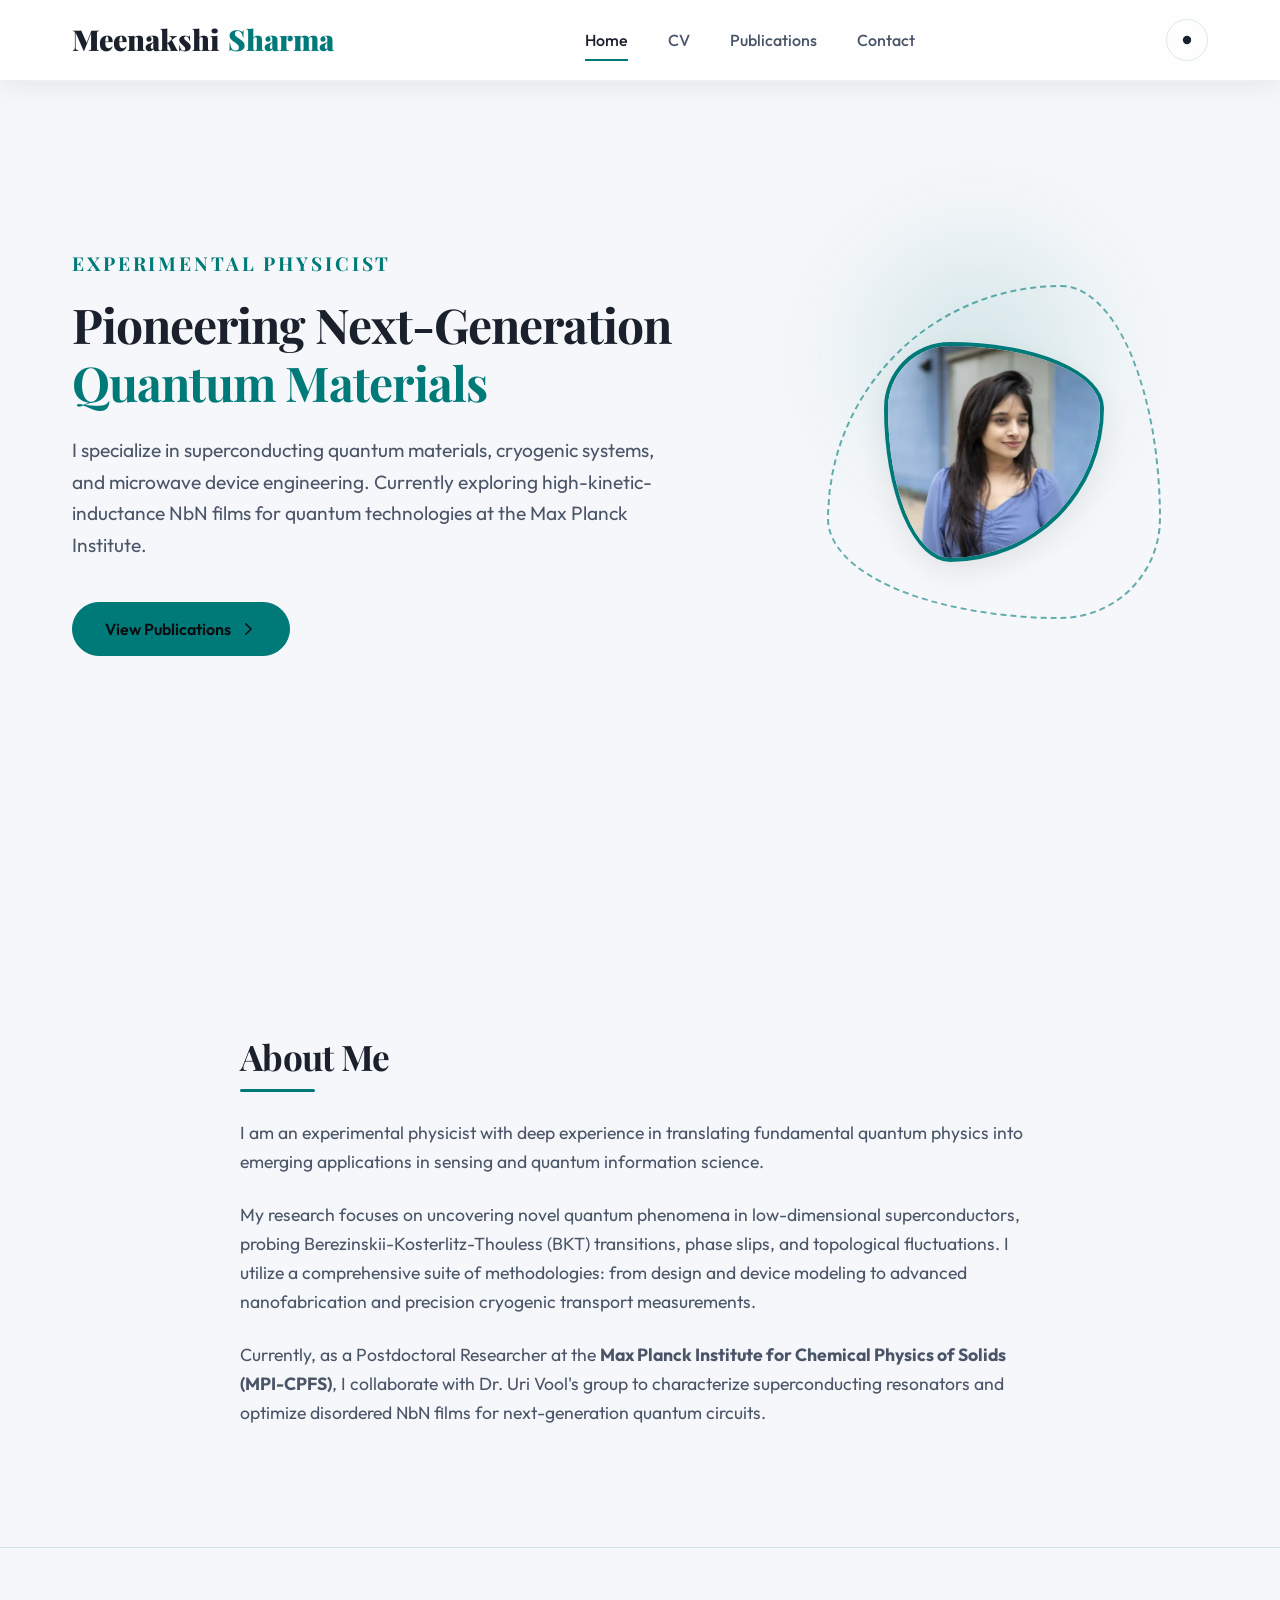
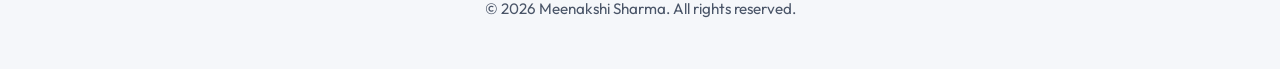
==== index.html @ 2a2347cc "Initial commit: Build modern professional personal website for Meenakshi Sharma" ====
<!DOCTYPE html>
<html lang="en" data-theme="dark">
<head>
  <meta charset="UTF-8">
  <meta name="viewport" content="width=device-width, initial-scale=1.0">
  <meta name="description" content="Personal website of Meenakshi Sharma, Experimental Physicist & Postdoctoral Researcher at Max Planck Institute for Chemical Physics of Solids. Specialist in superconductivity, cryogenics, and quantum materials.">
  <meta name="keywords" content="Meenakshi Sharma, Physicist, Superconductivity, Max Planck, Quantum Materials, Cryogenics, Nanofabrication, NbN films, BKT transition, Physics, Postdoc">
  <title>Meenakshi Sharma | Experimental Physicist & Quantum Engineer</title>
  
  <!-- CSS -->
  <link rel="stylesheet" href="assets/css/style.css">
</head>
<body>

  <!-- Header / Navigation -->
  <header>
    <div class="nav-container">
      <a href="#home" class="logo">
        Meenakshi<span>Sharma</span>
      </a>
      
      <button class="mobile-menu-toggle" id="mobile-toggle" aria-label="Toggle Menu">
        <svg fill="none" stroke="currentColor" viewBox="0 0 24 24" xmlns="http://www.w3.org/2000/svg">
          <path stroke-linecap="round" stroke-linejoin="round" stroke-width="2" d="M4 6h16M4 12h16m-7 6h7"></path>
        </svg>
      </button>

      <nav class="nav-links" id="nav-links">
        <a href="index.html" class="active">Home</a>
        <a href="cv.html">CV</a>
        <a href="publications.html">Publications</a>
        <a href="contact.html">Contact</a>
      </nav>

      <div class="nav-actions">
        <button class="theme-toggle-btn" id="theme-toggle" aria-label="Toggle Theme">
          <!-- Moon Icon -->
          <svg class="moon-icon" viewBox="0 0 24 24" xmlns="http://www.w3.org/2000/svg">
            <path d="M21 12.79A9 9 0 1 1 11.21 3 7 7 0 0 0 21 12.79z"></path>
          </svg>
          <!-- Sun Icon -->
          <svg class="sun-icon" viewBox="0 0 24 24" xmlns="http://www.w3.org/2000/svg">
            <circle cx="12" cy="12" r="5"></circle>
            <line x1="12" y1="1" x2="12" y2="3"></line>
            <line x1="12" y1="21" x2="12" y2="23"></line>
            <line x1="4.22" y1="4.22" x2="5.64" y2="5.64"></line>
            <line x1="18.36" y1="18.36" x2="19.78" y2="19.78"></line>
            <line x1="1" y1="12" x2="3" y2="12"></line>
            <line x1="21" y1="12" x2="23" y2="12"></line>
            <line x1="4.22" y1="19.78" x2="5.64" y2="18.36"></line>
            <line x1="18.36" y1="5.64" x2="19.78" y2="4.22"></line>
          </svg>
        </button>
      </div>
    </div>
  </header>

  <!-- Hero Section -->
  <section class="hero-section" id="home">
    <div class="container hero-container">
      <div class="hero-content">
        <h3>Experimental Physicist</h3>
        <h1>Pioneering Next-Generation <span style="color: var(--accent-primary);">Quantum Materials</span></h1>
        <p>I specialize in superconducting quantum materials, cryogenic systems, and microwave device engineering. Currently exploring high-kinetic-inductance NbN films for quantum technologies at the Max Planck Institute.</p>
        <div class="hero-btns">
          <a href="publications.html" class="btn btn-primary">
            View Publications
            <svg style="width: 18px; height: 18px;" fill="none" stroke="currentColor" viewBox="0 0 24 24" xmlns="http://www.w3.org/2000/svg">
              <path stroke-linecap="round" stroke-linejoin="round" stroke-width="2" d="M9 5l7 7-7 7"></path>
            </svg>
          </a>
        </div>
      </div>
      <div class="hero-image-box">
        <div class="hero-img-wrapper">
          <img src="assets/sharma_meenakshi.webp" alt="Meenakshi Sharma profile picture">
        </div>
      </div>
    </div>
  </section>

  <!-- About Me Section -->
  <section class="about-section" id="about">
    <div class="container">
      <div class="about-details" style="max-width: 800px; margin: 0 auto;">
        <h2>About Me</h2>
        <p>I am an experimental physicist with deep experience in translating fundamental quantum physics into emerging applications in sensing and quantum information science.</p>
        <p>My research focuses on uncovering novel quantum phenomena in low-dimensional superconductors, probing Berezinskii-Kosterlitz-Thouless (BKT) transitions, phase slips, and topological fluctuations. I utilize a comprehensive suite of methodologies: from design and device modeling to advanced nanofabrication and precision cryogenic transport measurements.</p>
        <p>Currently, as a Postdoctoral Researcher at the <strong>Max Planck Institute for Chemical Physics of Solids (MPI-CPFS)</strong>, I collaborate with Dr. Uri Vool's group to characterize superconducting resonators and optimize disordered NbN films for next-generation quantum circuits.</p>
      </div>


    </div>
  </section>



  <!-- Footer -->
  <footer>
    <div class="container">
      <p>&copy; 2026 Meenakshi Sharma. All rights reserved.</p>
    </div>
  </footer>

  <!-- JS -->
  <script src="assets/js/main.js"></script>
</body>
</html>
---- assets/css/style.css ----
@import url('https://fonts.googleapis.com/css2?family=Outfit:wght@300;400;500;600;700;800&family=Playfair+Display:ital,wght@0,400..900;1,400..900&display=swap');

/* Color Variables */
:root {
  /* Dark theme variables (default) */
  --bg-primary: #0a0c10;
  --bg-secondary: #121620;
  --bg-tertiary: #1a1f2c;
  --text-primary: #f7fafc;
  --text-secondary: #a0aec0;
  --accent-primary: #66fcf1;
  --accent-secondary: #00af91;
  --border-color: rgba(102, 252, 241, 0.15);
  --glass-bg: rgba(18, 22, 32, 0.8);
  --glass-border: rgba(255, 255, 255, 0.05);
  --shadow-color: rgba(0, 0, 0, 0.4);
  --glow-color: rgba(102, 252, 241, 0.25);
  --card-hover-border: rgba(102, 252, 241, 0.35);
  
  --transition-speed: 0.3s;
}

[data-theme="light"] {
  /* Light theme variables */
  --bg-primary: #f5f7fa;
  --bg-secondary: #ffffff;
  --bg-tertiary: #edf2f7;
  --text-primary: #1a202c;
  --text-secondary: #4a5568;
  --accent-primary: #007a78;
  --accent-secondary: #009688;
  --border-color: rgba(0, 122, 120, 0.15);
  --glass-bg: rgba(255, 255, 255, 0.85);
  --glass-border: rgba(0, 0, 0, 0.06);
  --shadow-color: rgba(0, 0, 0, 0.08);
  --glow-color: rgba(0, 122, 120, 0.15);
  --card-hover-border: rgba(0, 122, 120, 0.35);
}

/* Global Reset */
* {
  box-sizing: border-box;
  margin: 0;
  padding: 0;
  scroll-behavior: smooth;
}

body {
  background-color: var(--bg-primary);
  color: var(--text-primary);
  font-family: 'Outfit', sans-serif;
  line-height: 1.65;
  transition: background-color var(--transition-speed), color var(--transition-speed);
  overflow-x: hidden;
}

/* Base Styles */
h1, h2, h3, h4 {
  font-family: 'Playfair Display', serif;
  font-weight: 700;
  letter-spacing: -0.02em;
}

h1 {
  font-size: 3rem;
  line-height: 1.2;
}

h2 {
  font-size: 2.2rem;
  margin-bottom: 2rem;
  position: relative;
  display: inline-block;
}

h2::after {
  content: '';
  position: absolute;
  left: 0;
  bottom: -6px;
  width: 50%;
  height: 3px;
  background-color: var(--accent-primary);
  border-radius: 2px;
  transition: width 0.3s;
}

h2:hover::after {
  width: 100%;
}

a {
  color: var(--accent-primary);
  text-decoration: none;
  transition: color var(--transition-speed);
}

a:hover {
  color: var(--accent-secondary);
}

ul {
  list-style: none;
}

.container {
  max-width: 1200px;
  margin: 0 auto;
  padding: 0 2rem;
}

/* Header & Navigation */
header {
  position: fixed;
  top: 0;
  left: 0;
  width: 100%;
  z-index: 1000;
  background: var(--glass-bg);
  backdrop-filter: blur(12px);
  -webkit-backdrop-filter: blur(12px);
  border-bottom: 1px solid var(--glass-border);
  box-shadow: 0 4px 30px var(--shadow-color);
  transition: background var(--transition-speed), border var(--transition-speed);
}

.nav-container {
  display: flex;
  justify-content: space-between;
  align-items: center;
  height: 80px;
  max-width: 1200px;
  margin: 0 auto;
  padding: 0 2rem;
}

.logo {
  font-family: 'Playfair Display', serif;
  font-size: 1.8rem;
  font-weight: 900;
  color: var(--text-primary);
  display: flex;
  align-items: center;
  gap: 0.5rem;
}

.logo span {
  color: var(--accent-primary);
}

.nav-links {
  display: flex;
  align-items: center;
  gap: 2.5rem;
}

.nav-links a {
  color: var(--text-secondary);
  font-size: 1rem;
  font-weight: 500;
  position: relative;
  padding: 0.5rem 0;
}

.nav-links a:hover,
.nav-links a.active {
  color: var(--text-primary);
}

.nav-links a::after {
  content: '';
  position: absolute;
  bottom: 0;
  left: 0;
  width: 0;
  height: 2px;
  background-color: var(--accent-primary);
  transition: width 0.3s ease;
}

.nav-links a:hover::after,
.nav-links a.active::after {
  width: 100%;
}

.nav-actions {
  display: flex;
  align-items: center;
  gap: 1.5rem;
}

/* Theme Toggle Button */
.theme-toggle-btn {
  background: transparent;
  border: 1px solid var(--border-color);
  border-radius: 50%;
  width: 42px;
  height: 42px;
  cursor: pointer;
  display: flex;
  align-items: center;
  justify-content: center;
  color: var(--text-primary);
  transition: border var(--transition-speed), background var(--transition-speed);
}

.theme-toggle-btn:hover {
  background: var(--bg-tertiary);
  border-color: var(--accent-primary);
  box-shadow: 0 0 10px var(--glow-color);
}

.theme-toggle-btn svg {
  width: 20px;
  height: 20px;
  fill: currentColor;
}

.sun-icon {
  display: none;
}

[data-theme="light"] .moon-icon {
  display: none;
}

[data-theme="light"] .sun-icon {
  display: block;
}

/* Mobile Menu Toggle */
.mobile-menu-toggle {
  display: none;
  background: transparent;
  border: none;
  cursor: pointer;
  color: var(--text-primary);
}

.mobile-menu-toggle svg {
  width: 28px;
  height: 28px;
}

/* Section styling */
section {
  padding: 8rem 0 6rem 0;
}

/* Hero Section */
.hero-section {
  min-height: 100vh;
  display: flex;
  align-items: center;
  padding-top: 100px;
  position: relative;
}

/* Glowing background elements for dark mode */
.hero-section::before {
  content: '';
  position: absolute;
  top: 20%;
  right: 10%;
  width: 350px;
  height: 350px;
  background: radial-gradient(circle, var(--glow-color) 0%, transparent 70%);
  z-index: -1;
  pointer-events: none;
  border-radius: 50%;
  filter: blur(40px);
}

.hero-container {
  display: grid;
  grid-template-columns: 1.2fr 0.8fr;
  gap: 4rem;
  align-items: center;
}

.hero-content h3 {
  font-size: 1.2rem;
  text-transform: uppercase;
  letter-spacing: 0.15em;
  color: var(--accent-primary);
  margin-bottom: 1rem;
}

.hero-content h1 {
  margin-bottom: 1.5rem;
}

.hero-content p {
  font-size: 1.2rem;
  color: var(--text-secondary);
  margin-bottom: 2.5rem;
  max-width: 600px;
}

.hero-btns {
  display: flex;
  gap: 1.5rem;
  flex-wrap: wrap;
}

.btn {
  display: inline-flex;
  align-items: center;
  gap: 0.5rem;
  padding: 0.8rem 2rem;
  font-size: 1rem;
  font-weight: 600;
  border-radius: 30px;
  cursor: pointer;
  transition: all 0.3s ease;
}

.btn-primary {
  background-color: var(--accent-primary);
  color: #0a0c10;
  border: 1px solid var(--accent-primary);
}

.btn-primary:hover {
  background-color: transparent;
  color: var(--accent-primary);
  box-shadow: 0 0 15px var(--glow-color);
}

.btn-secondary {
  background-color: transparent;
  color: var(--text-primary);
  border: 1px solid var(--border-color);
}

.btn-secondary:hover {
  border-color: var(--accent-primary);
  background-color: rgba(102, 252, 241, 0.05);
  box-shadow: 0 0 10px var(--glow-color);
}

/* Hero Image Box */
.hero-image-box {
  position: relative;
  display: flex;
  justify-content: center;
  align-items: center;
}

.hero-img-wrapper {
  position: relative;
  width: 220px;
  height: 220px;
  border-radius: 30% 70% 70% 30% / 30% 30% 70% 70%;
  overflow: hidden;
  box-shadow: 0 10px 30px var(--shadow-color);
  border: 4px solid var(--accent-primary);
  animation: morphing 15s ease-in-out infinite;
  background-color: var(--bg-secondary);
}

.hero-img-wrapper img {
  width: 100%;
  height: 100%;
  object-fit: cover;
  object-position: center;
  image-rendering: -webkit-optimize-contrast;
  image-rendering: crisp-edges;
}

.hero-image-box::after {
  content: '';
  position: absolute;
  width: 330px;
  height: 330px;
  border: 2px dashed var(--accent-primary);
  border-radius: 70% 30% 30% 70% / 70% 70% 30% 30%;
  animation: morphing-reverse 20s linear infinite;
  z-index: -1;
  opacity: 0.6;
}

/* About Section */
.about-grid {
  display: grid;
  grid-template-columns: 0.9fr 1.1fr;
  gap: 4rem;
  align-items: start;
}

.about-details p {
  color: var(--text-secondary);
  margin-bottom: 1.5rem;
  font-size: 1.1rem;
}

.about-highlights {
  display: grid;
  grid-template-columns: 1fr 1fr;
  gap: 1.5rem;
  margin-top: 2rem;
}

.highlight-card {
  background-color: var(--bg-secondary);
  border: 1px solid var(--border-color);
  border-radius: 12px;
  padding: 1.5rem;
  transition: all 0.3s ease;
  box-shadow: 0 4px 20px var(--shadow-color);
}

.highlight-card:hover {
  transform: translateY(-5px);
  border-color: var(--accent-primary);
  box-shadow: 0 10px 25px var(--glow-color);
}

.highlight-card h4 {
  color: var(--accent-primary);
  font-size: 1.2rem;
  margin-bottom: 0.5rem;
}

.highlight-card p {
  font-size: 0.95rem;
  color: var(--text-secondary);
  margin-bottom: 0;
}

/* Research Pillars Grid */
.pillars-grid {
  display: grid;
  grid-template-columns: repeat(3, 1fr);
  gap: 2rem;
  margin-top: 3rem;
}

.pillar-card {
  background-color: var(--bg-secondary);
  border: 1px solid var(--border-color);
  border-radius: 16px;
  padding: 2.5rem 2rem;
  transition: all 0.3s ease;
  box-shadow: 0 4px 20px var(--shadow-color);
}

.pillar-card:hover {
  transform: translateY(-8px);
  border-color: var(--accent-primary);
  box-shadow: 0 12px 30px var(--glow-color);
}

.pillar-icon {
  width: 50px;
  height: 50px;
  border-radius: 12px;
  background-color: rgba(102, 252, 241, 0.1);
  display: flex;
  align-items: center;
  justify-content: center;
  margin-bottom: 1.5rem;
  color: var(--accent-primary);
}

.pillar-card h3 {
  font-size: 1.35rem;
  margin-bottom: 1rem;
}

.pillar-card p {
  color: var(--text-secondary);
  font-size: 0.95rem;
}

/* Interactive Experience Grid Section (sidvash.com style) */
.we-section {
  margin: 0 auto;
  max-width: 900px;
  padding: 1rem 0;
}

/* Current Role Hero */
.we-current {
  position: relative;
  display: flex;
  align-items: center;
  gap: 24px;
  padding: 24px 32px;
  border-radius: 18px;
  background: linear-gradient(135deg, rgba(102, 252, 241, 0.08) 0%, rgba(0, 175, 145, 0.08) 50%, rgba(102, 252, 241, 0.04) 100%);
  border: 1.5px solid var(--border-color);
  margin-bottom: 32px;
  backdrop-filter: blur(8px);
  -webkit-backdrop-filter: blur(8px);
  overflow: hidden;
  box-shadow: 0 8px 32px var(--shadow-color);
}

/* animated gradient shimmer */
.we-current::before {
  content: '';
  position: absolute;
  inset: 0;
  background: linear-gradient(110deg, transparent 30%, rgba(255, 255, 255, 0.05) 50%, transparent 70%);
  background-size: 200% 100%;
  animation: we-shimmer 3.5s ease-in-out infinite;
  pointer-events: none;
  border-radius: inherit;
}

@keyframes we-shimmer {
  0%   { background-position: 200% 0; }
  100% { background-position: -200% 0; }
}

.we-current-logo {
  width: 72px;
  height: 72px;
  border-radius: 50%;
  background: #ffffff;
  display: flex;
  align-items: center;
  justify-content: center;
  flex-shrink: 0;
  box-shadow: 0 0 0 3px rgba(102, 252, 241, 0.25), 0 4px 20px rgba(102, 252, 241, 0.18);
  animation: we-logo-pulse 2.8s ease-in-out infinite;
  position: relative;
  z-index: 1;
}

@keyframes we-logo-pulse {
  0%, 100% { box-shadow: 0 0 0 3px rgba(102, 252, 241, 0.25), 0 4px 20px rgba(102, 252, 241, 0.18); }
  50%       { box-shadow: 0 0 0 6px rgba(102, 252, 241, 0.18), 0 4px 28px rgba(102, 252, 241, 0.30); }
}

.we-current-logo img {
  width: 76%;
  height: 76%;
  object-fit: contain;
  border-radius: 50%;
}

.we-current-badge {
  display: inline-flex;
  align-items: center;
  gap: 6px;
  background: linear-gradient(90deg, var(--accent-primary), var(--accent-secondary));
  color: #0a0c10;
  font-size: 0.72em;
  font-weight: 700;
  letter-spacing: 0.08em;
  text-transform: uppercase;
  padding: 4px 12px;
  border-radius: 20px;
  margin-bottom: 8px;
}

.we-current-badge::before {
  content: '';
  width: 7px;
  height: 7px;
  border-radius: 50%;
  background: #0a0c10;
  display: inline-block;
  animation: we-dot-blink 1.2s ease-in-out infinite;
}

@keyframes we-dot-blink {
  0%, 100% { opacity: 1; }
  50%       { opacity: 0.3; }
}

.we-current-body {
  z-index: 1;
}

.we-current-title {
  font-size: 1.25em;
  font-weight: 700;
  color: var(--text-primary);
  margin: 0 0 4px 0;
  line-height: 1.2;
}

.we-current-role {
  font-size: 0.9em;
  color: var(--accent-primary);
  font-weight: 600;
  margin: 0 0 8px 0;
}

.we-current-desc {
  font-size: 0.95em;
  color: var(--text-secondary);
  line-height: 1.6;
  margin: 0;
}

/* Past Roles Label */
.we-past-label {
  font-size: 0.8em;
  font-weight: 700;
  letter-spacing: 0.12em;
  text-transform: uppercase;
  color: var(--text-secondary);
  margin-top: 2rem;
  margin-bottom: 1.5rem;
  text-align: center;
  position: relative;
}

.we-past-label::after {
  content: '';
  display: block;
  width: 40px;
  height: 2px;
  background-color: var(--accent-primary);
  margin: 8px auto 0 auto;
}

/* Floating Logo Grid */
.we-logo-grid {
  display: flex;
  flex-wrap: wrap;
  gap: 28px;
  justify-content: center;
  align-items: flex-start;
  margin-bottom: 8px;
  padding: 10px 0;
}

.we-logo-btn {
  display: flex;
  flex-direction: column;
  align-items: center;
  gap: 10px;
  background: none;
  border: none;
  cursor: pointer;
  padding: 0;
  outline: none;
  width: 120px;
  transition: all 0.25s ease;
}

.we-logo-circle {
  width: 76px;
  height: 76px;
  border-radius: 50%;
  background: #ffffff;
  border: 2px solid var(--border-color);
  box-shadow: 0 6px 20px var(--shadow-color);
  display: flex;
  align-items: center;
  justify-content: center;
  transition: transform 0.25s ease, box-shadow 0.25s ease, border-color 0.25s ease;
  position: relative;
}

.we-logo-circle img {
  width: 74%;
  height: 74%;
  object-fit: contain;
  border-radius: 50%;
}

/* Floating animations – different offset per item */
.we-logo-btn:nth-child(1) .we-logo-circle { animation: we-float-a 4.2s ease-in-out infinite; }
.we-logo-btn:nth-child(2) .we-logo-circle { animation: we-float-b 3.8s ease-in-out 0.5s infinite; }
.we-logo-btn:nth-child(3) .we-logo-circle { animation: we-float-c 4.6s ease-in-out 1.1s infinite; }
.we-logo-btn:nth-child(4) .we-logo-circle { animation: we-float-a 3.5s ease-in-out 1.7s infinite; }
.we-logo-btn:nth-child(5) .we-logo-circle { animation: we-float-b 4.0s ease-in-out 2.1s infinite; }

@keyframes we-float-a { 0%,100%{transform:translateY(0px)} 50%{transform:translateY(-8px)} }
@keyframes we-float-b { 0%,100%{transform:translateY(0px)} 50%{transform:translateY(-5px)} }
@keyframes we-float-c { 0%,100%{transform:translateY(-3px)} 50%{transform:translateY(-9px)} }

/* Hover */
.we-logo-btn:hover .we-logo-circle,
.we-logo-btn:focus-visible .we-logo-circle {
  transform: translateY(-8px) scale(1.12);
  box-shadow: 0 12px 28px var(--glow-color);
  border-color: var(--accent-primary);
  animation-play-state: paused;
}

/* Active/selected */
.we-logo-btn.we-active .we-logo-circle {
  border-color: var(--accent-primary);
  box-shadow: 0 0 0 3px rgba(102, 252, 241, 0.25), 0 8px 24px var(--glow-color);
  animation-play-state: paused;
  transform: translateY(-4px) scale(1.08);
}

.we-logo-name {
  font-size: 0.82em;
  font-weight: 600;
  color: var(--text-secondary);
  text-align: center;
}

.we-logo-btn:hover .we-logo-name,
.we-logo-btn.we-active .we-logo-name {
  color: var(--text-primary);
}

.we-logo-year {
  font-size: 0.72em;
  color: var(--text-secondary);
  opacity: 0.7;
  text-align: center;
  margin-top: -2px;
}

/* Detail Panel */
.we-detail-panel {
  display: none;
  margin-top: 24px;
  padding: 24px 28px;
  border-radius: 16px;
  border: 1.5px solid var(--border-color);
  background: var(--bg-secondary);
  box-shadow: 0 10px 30px var(--shadow-color);
  animation: we-panel-in 0.3s cubic-bezier(.4,0,.2,1);
  position: relative;
}

.we-detail-panel.we-panel-visible {
  display: block;
}

@keyframes we-panel-in {
  from { opacity: 0; transform: translateY(12px); }
  to   { opacity: 1; transform: translateY(0); }
}

.we-detail-close {
  position: absolute;
  top: 14px;
  right: 18px;
  background: none;
  border: none;
  cursor: pointer;
  font-size: 1.25em;
  color: var(--text-secondary);
  padding: 4px 8px;
  border-radius: 6px;
  transition: all 0.2s;
  line-height: 1;
}

.we-detail-close:hover {
  background: rgba(255, 255, 255, 0.05);
  color: var(--text-primary);
}

[data-theme="light"] .we-detail-close:hover {
  background: rgba(0, 0, 0, 0.05);
}

.we-detail-header {
  display: flex;
  align-items: center;
  gap: 16px;
  margin-bottom: 16px;
}

.we-detail-logo {
  width: 52px;
  height: 52px;
  border-radius: 50%;
  background: #ffffff;
  border: 1.5px solid var(--border-color);
  box-shadow: 0 2px 10px var(--shadow-color);
  display: flex;
  align-items: center;
  justify-content: center;
  flex-shrink: 0;
}

.we-detail-logo img {
  width: 74%;
  height: 74%;
  object-fit: contain;
  border-radius: 50%;
}

.we-detail-company {
  font-size: 1.2em;
  font-weight: 700;
  color: var(--text-primary);
  margin: 0 0 2px 0;
}

.we-detail-meta {
  font-size: 0.88em;
  color: var(--accent-primary);
  font-weight: 600;
  margin: 0;
}

.we-detail-desc {
  font-size: 0.95em;
  line-height: 1.65;
  color: var(--text-secondary);
  margin: 0;
}

.we-detail-desc a {
  color: var(--accent-primary);
  font-weight: 600;
}

.we-detail-desc a:hover {
  text-decoration: underline;
}

/* Skills Section */
.skills-section {
  background-color: var(--bg-secondary);
  border-top: 1px solid var(--border-color);
  border-bottom: 1px solid var(--border-color);
}

.skills-grid {
  display: grid;
  grid-template-columns: repeat(3, 1fr);
  gap: 2.5rem;
}

.skills-card {
  background-color: var(--bg-tertiary);
  border: 1px solid var(--border-color);
  border-radius: 16px;
  padding: 2.5rem;
  box-shadow: 0 4px 20px var(--shadow-color);
}

.skills-card h3 {
  font-size: 1.35rem;
  margin-bottom: 1.8rem;
  color: var(--accent-primary);
  border-bottom: 1px solid var(--border-color);
  padding-bottom: 0.8rem;
}

.skills-list {
  display: flex;
  flex-direction: column;
  gap: 1.2rem;
}

.skill-item {
  display: flex;
  flex-direction: column;
  gap: 0.4rem;
}

.skill-info {
  display: flex;
  justify-content: space-between;
  font-size: 0.95rem;
  font-weight: 500;
}

.skill-bar {
  width: 100%;
  height: 8px;
  background-color: rgba(255, 255, 255, 0.08);
  border-radius: 4px;
  overflow: hidden;
  position: relative;
}

[data-theme="light"] .skill-bar {
  background-color: rgba(0, 0, 0, 0.08);
}

.skill-progress {
  height: 100%;
  background-color: var(--accent-primary);
  border-radius: 4px;
  width: 0;
  transition: width 1.5s ease-out;
}

/* Publications Preview in index.html */
.publications-preview-container {
  display: grid;
  grid-template-columns: 1fr;
  gap: 2rem;
}

.pub-preview-card {
  background-color: var(--bg-secondary);
  border: 1px solid var(--border-color);
  border-radius: 12px;
  padding: 1.8rem;
  box-shadow: 0 4px 20px var(--shadow-color);
  transition: all 0.3s ease;
  position: relative;
}

.pub-preview-card:hover {
  transform: translateX(5px);
  border-color: var(--accent-primary);
  box-shadow: 0 4px 25px var(--glow-color);
}

/* Contact & Footer Section */
.contact-section {
  position: relative;
}

.contact-grid {
  display: grid;
  grid-template-columns: 1fr 1fr;
  gap: 4rem;
  align-items: start;
}

.contact-info-block {
  display: flex;
  flex-direction: column;
  gap: 2rem;
}

.contact-item {
  display: flex;
  gap: 1.5rem;
  align-items: flex-start;
}

.contact-icon {
  width: 50px;
  height: 50px;
  border-radius: 50%;
  background-color: rgba(102, 252, 241, 0.1);
  display: flex;
  align-items: center;
  justify-content: center;
  color: var(--accent-primary);
  flex-shrink: 0;
}

.contact-item h3 {
  font-size: 1.15rem;
  margin-bottom: 0.3rem;
  font-family: 'Outfit', sans-serif;
}

.contact-item p {
  color: var(--text-secondary);
  font-size: 1rem;
}

.contact-links {
  display: flex;
  gap: 1.2rem;
  margin-top: 1.5rem;
}

.social-link {
  width: 48px;
  height: 48px;
  border-radius: 50%;
  border: 1px solid var(--border-color);
  display: flex;
  align-items: center;
  justify-content: center;
  color: var(--text-primary);
  transition: all 0.3s ease;
}

.social-link:hover {
  border-color: var(--accent-primary);
  background-color: rgba(102, 252, 241, 0.05);
  color: var(--accent-primary);
  box-shadow: 0 0 12px var(--glow-color);
  transform: translateY(-3px);
}

.contact-form {
  background-color: var(--bg-secondary);
  border: 1px solid var(--border-color);
  border-radius: 20px;
  padding: 3rem;
  box-shadow: 0 8px 30px var(--shadow-color);
}

.form-group-custom {
  margin-bottom: 1.5rem;
  display: flex;
  flex-direction: column;
  gap: 0.5rem;
}

.form-group-custom label {
  font-size: 0.95rem;
  font-weight: 500;
  color: var(--text-primary);
}

.form-group-custom input,
.form-group-custom textarea {
  background-color: var(--bg-tertiary);
  border: 1px solid var(--border-color);
  border-radius: 8px;
  padding: 0.9rem 1.2rem;
  color: var(--text-primary);
  font-family: inherit;
  font-size: 1rem;
  width: 100%;
  transition: all 0.3s ease;
}

.form-group-custom input:focus,
.form-group-custom textarea:focus {
  outline: none;
  border-color: var(--accent-primary);
  box-shadow: 0 0 8px var(--glow-color);
}

footer {
  text-align: center;
  padding: 3rem 0;
  border-top: 1px solid var(--border-color);
  background-color: var(--bg-primary);
  color: var(--text-secondary);
  font-size: 0.95rem;
}

/* Publications Page Styles */
.publications-hero {
  text-align: center;
  padding: 10rem 0 4rem 0;
  background: radial-gradient(circle at center, var(--bg-secondary) 0%, var(--bg-primary) 100%);
  border-bottom: 1px solid var(--border-color);
}

.publications-hero h1 {
  margin-bottom: 1rem;
}

.publications-hero p {
  color: var(--text-secondary);
  font-size: 1.2rem;
  max-width: 600px;
  margin: 0 auto;
}

.search-filter-wrapper {
  margin: -2.5rem auto 3rem auto;
  max-width: 800px;
  position: relative;
  z-index: 10;
  padding: 0 2rem;
}

.search-box-container {
  display: flex;
  background-color: var(--bg-secondary);
  border: 1px solid var(--border-color);
  border-radius: 50px;
  padding: 0.5rem 0.5rem 0.5rem 1.5rem;
  box-shadow: 0 8px 30px var(--shadow-color);
  align-items: center;
  gap: 1rem;
}

.search-box-container svg {
  color: var(--text-secondary);
  width: 20px;
  height: 20px;
}

.search-box-container input {
  background: transparent;
  border: none;
  color: var(--text-primary);
  font-size: 1.1rem;
  font-family: inherit;
  width: 100%;
}

.search-box-container input:focus {
  outline: none;
}

.filter-tabs {
  display: flex;
  justify-content: center;
  gap: 1rem;
  margin-top: 2rem;
  flex-wrap: wrap;
}

.filter-tab {
  background-color: var(--bg-secondary);
  border: 1px solid var(--border-color);
  padding: 0.6rem 1.8rem;
  border-radius: 30px;
  color: var(--text-secondary);
  font-weight: 500;
  cursor: pointer;
  transition: all 0.3s ease;
}

.filter-tab:hover {
  border-color: var(--accent-primary);
  color: var(--text-primary);
}

.filter-tab.active {
  background-color: var(--accent-primary);
  color: #0a0c10;
  border-color: var(--accent-primary);
}

.pub-list {
  display: flex;
  flex-direction: column;
  gap: 2rem;
  margin-bottom: 6rem;
}

.pub-card {
  background-color: var(--bg-secondary);
  border: 1px solid var(--border-color);
  border-radius: 16px;
  padding: 2.5rem;
  box-shadow: 0 4px 20px var(--shadow-color);
  transition: all 0.3s ease;
  position: relative;
  display: flex;
  flex-direction: column;
  gap: 1rem;
}

.pub-card:hover {
  transform: translateY(-4px);
  border-color: var(--accent-primary);
  box-shadow: 0 10px 30px var(--glow-color);
}

.pub-badge {
  align-self: flex-start;
  font-size: 0.8rem;
  font-weight: 700;
  text-transform: uppercase;
  letter-spacing: 0.05em;
  padding: 0.3rem 1rem;
  border-radius: 20px;
  background-color: rgba(102, 252, 241, 0.1);
  color: var(--accent-primary);
  border: 1px solid rgba(102, 252, 241, 0.2);
}

.pub-card[data-category="published"] .pub-badge {
  background-color: rgba(0, 175, 145, 0.1);
  color: var(--accent-secondary);
  border-color: rgba(0, 175, 145, 0.2);
}

.pub-card[data-category="prep"] .pub-badge {
  background-color: rgba(255, 255, 255, 0.05);
  color: var(--text-secondary);
  border-color: rgba(255, 255, 255, 0.1);
}

.pub-title {
  font-size: 1.4rem;
  line-height: 1.4;
  color: var(--text-primary);
}

.pub-authors {
  color: var(--text-secondary);
  font-size: 1rem;
}

.pub-authors strong {
  color: var(--accent-primary);
  font-weight: 600;
}

.pub-meta {
  display: flex;
  gap: 1.5rem;
  font-size: 0.9rem;
  color: var(--text-secondary);
  flex-wrap: wrap;
  align-items: center;
}

.pub-journal {
  font-style: italic;
}

.pub-links {
  display: flex;
  gap: 1rem;
  margin-top: 0.5rem;
  flex-wrap: wrap;
}

.pub-link {
  font-size: 0.9rem;
  display: inline-flex;
  align-items: center;
  gap: 0.4rem;
  font-weight: 600;
  border: 1px solid var(--border-color);
  padding: 0.5rem 1.2rem;
  border-radius: 20px;
  background-color: rgba(255, 255, 255, 0.02);
}

.pub-link:hover {
  background-color: rgba(102, 252, 241, 0.05);
  border-color: var(--accent-primary);
}

.toast-notification {
  position: fixed;
  bottom: 30px;
  right: 30px;
  background-color: var(--bg-tertiary);
  color: var(--accent-primary);
  border: 1px solid var(--accent-primary);
  padding: 1rem 2rem;
  border-radius: 8px;
  box-shadow: 0 10px 25px var(--shadow-color);
  transform: translateY(100px);
  opacity: 0;
  transition: all 0.4s cubic-bezier(0.175, 0.885, 0.32, 1.275);
  z-index: 1001;
  pointer-events: none;
}

.toast-notification.show {
  transform: translateY(0);
  opacity: 1;
}

/* Animations */
@keyframes morphing {
  0% {
    border-radius: 30% 70% 70% 30% / 30% 30% 70% 70%;
  }
  50% {
    border-radius: 70% 30% 30% 70% / 70% 70% 30% 30%;
  }
  100% {
    border-radius: 30% 70% 70% 30% / 30% 30% 70% 70%;
  }
}

@keyframes morphing-reverse {
  0% {
    border-radius: 70% 30% 30% 70% / 70% 70% 30% 30%;
    transform: rotate(0deg);
  }
  100% {
    border-radius: 70% 30% 30% 70% / 70% 70% 30% 30%;
    transform: rotate(360deg);
  }
}

/* Responsive Media Queries */
@media (max-width: 992px) {
  h1 {
    font-size: 2.5rem;
  }
  
  h2 {
    font-size: 1.8rem;
  }
  
  .hero-container {
    grid-template-columns: 1fr;
    gap: 3rem;
    text-align: center;
  }
  
  .hero-content p {
    margin-left: auto;
    margin-right: auto;
  }
  
  .hero-btns {
    justify-content: center;
  }
  
  .hero-img-wrapper {
    width: 180px;
    height: 180px;
  }
  
  .about-grid {
    grid-template-columns: 1fr;
    gap: 3rem;
  }
  
  .pillars-grid {
    grid-template-columns: 1fr;
  }
  
  .we-current {
    flex-direction: column;
    align-items: flex-start;
    gap: 16px;
    padding: 20px;
  }
  
  .we-logo-grid {
    gap: 16px;
  }
  
  .we-logo-btn {
    width: 90px;
  }
  
  .we-logo-circle {
    width: 58px;
    height: 58px;
  }
  
  .skills-grid {
    grid-template-columns: 1fr;
  }
  
  .contact-grid {
    grid-template-columns: 1fr;
    gap: 3rem;
  }
  
  .mobile-menu-toggle {
    display: block;
  }
  
  .nav-links {
    position: fixed;
    top: 80px;
    left: -100%;
    width: 100%;
    height: calc(100vh - 80px);
    background-color: var(--bg-primary);
    flex-direction: column;
    padding: 3rem 0;
    gap: 2rem;
    transition: left 0.3s ease;
    border-top: 1px solid var(--border-color);
  }
  
  .nav-links.active {
    left: 0;
  }
}

@media (max-width: 576px) {
  .container {
    padding: 0 1rem;
  }
  
  h1 {
    font-size: 2rem;
  }
  
  .hero-btns {
    flex-direction: column;
    width: 100%;
  }
  
  .hero-btns .btn {
    width: 100%;
    justify-content: center;
  }
  
  .about-highlights {
    grid-template-columns: 1fr;
  }
  
  .contact-form {
    padding: 1.5rem;
  }
  
  .pub-card {
    padding: 1.5rem;
  }
  
  .pub-title {
    font-size: 1.15rem;
  }
  
  .filter-tabs {
    gap: 0.5rem;
  }
  
  .filter-tab {
    padding: 0.5rem 1.2rem;
    font-size: 0.9rem;
  }
}
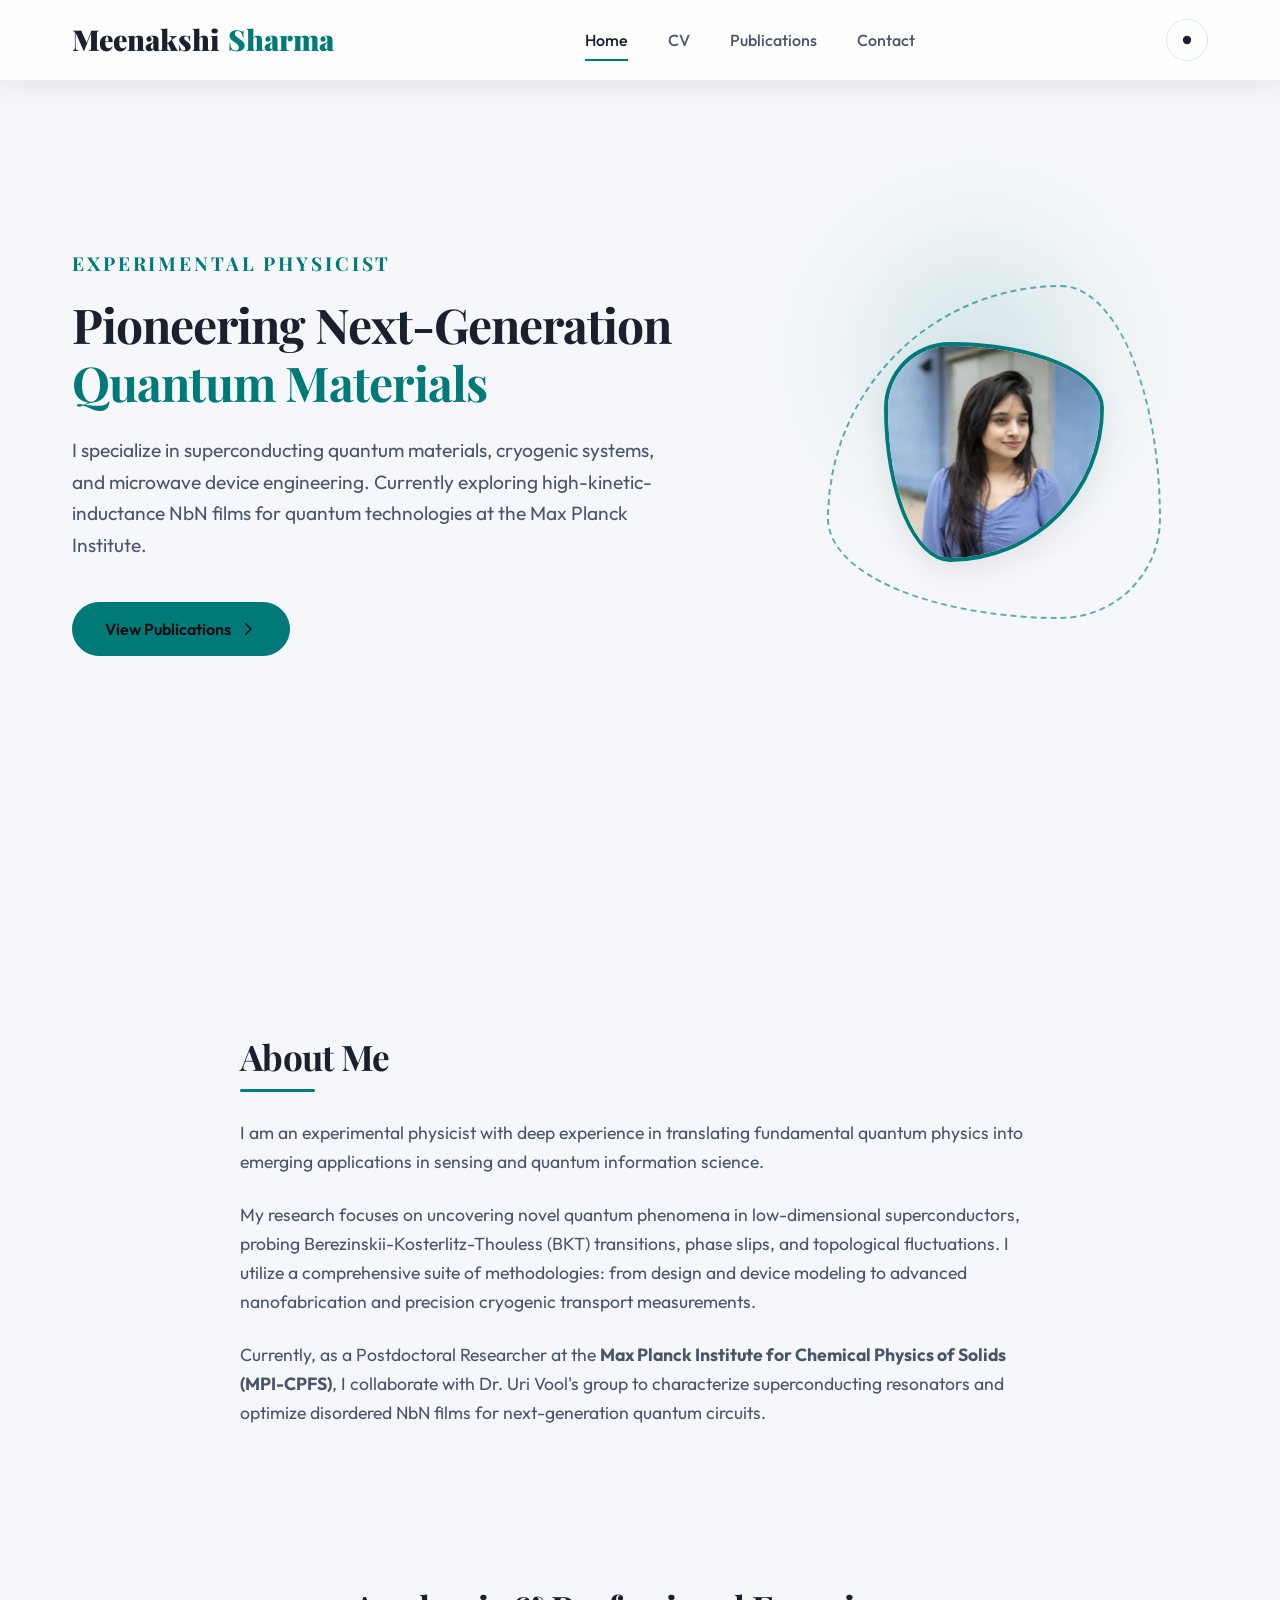
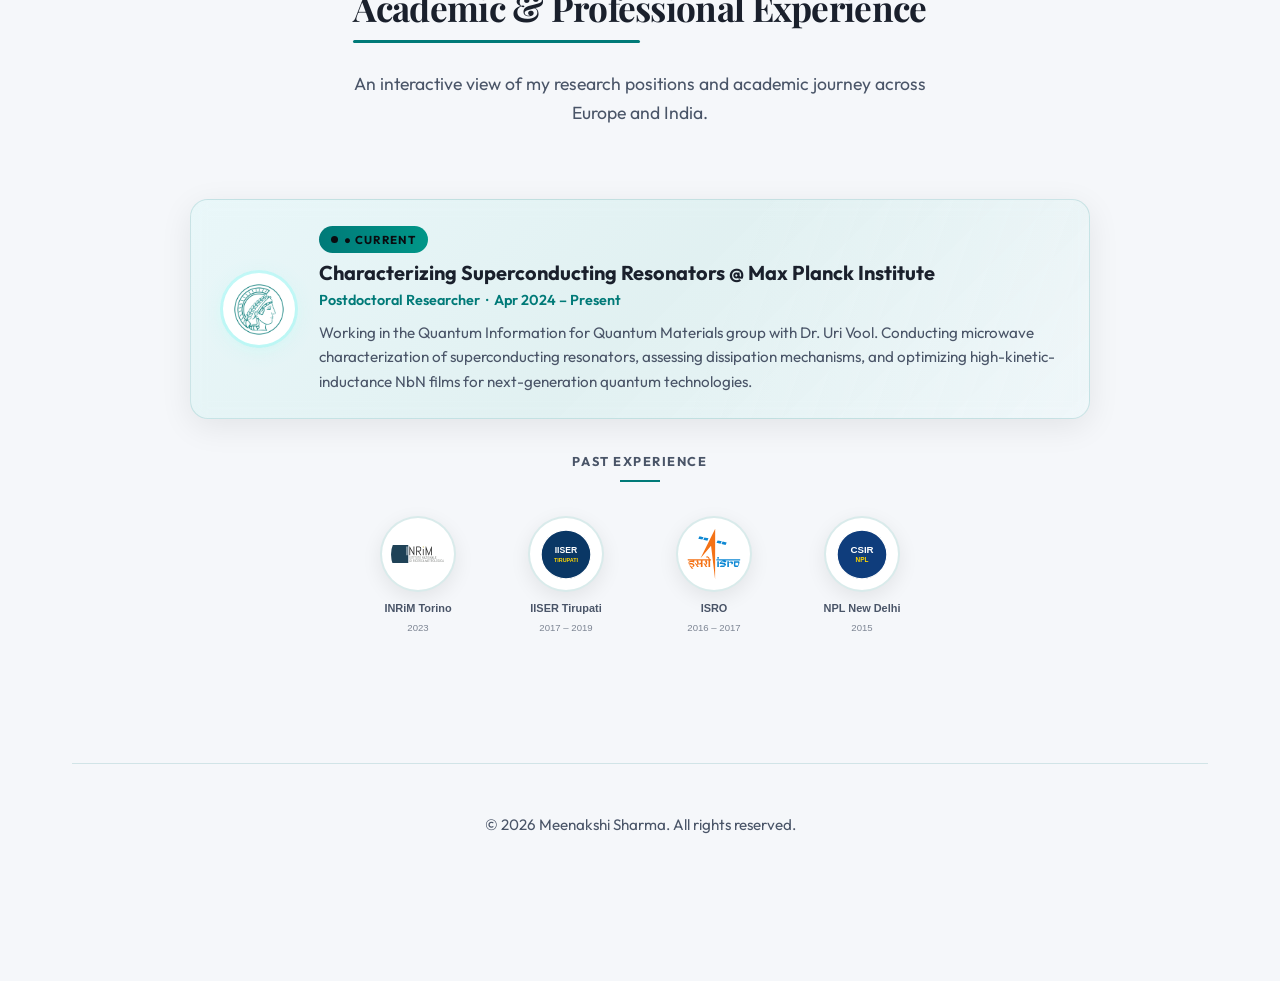
==== commit 2e769f96: "Set default theme to light mode, and restore experience timeline on landing page" ====
--- a/index.html
+++ b/index.html
@@ -1,5 +1,5 @@
 <!DOCTYPE html>
-<html lang="en" data-theme="dark">
+<html lang="en" data-theme="light">
 <head>
   <meta charset="UTF-8">
   <meta name="viewport" content="width=device-width, initial-scale=1.0">
@@ -88,12 +88,85 @@
         <p>My research focuses on uncovering novel quantum phenomena in low-dimensional superconductors, probing Berezinskii-Kosterlitz-Thouless (BKT) transitions, phase slips, and topological fluctuations. I utilize a comprehensive suite of methodologies: from design and device modeling to advanced nanofabrication and precision cryogenic transport measurements.</p>
         <p>Currently, as a Postdoctoral Researcher at the <strong>Max Planck Institute for Chemical Physics of Solids (MPI-CPFS)</strong>, I collaborate with Dr. Uri Vool's group to characterize superconducting resonators and optimize disordered NbN films for next-generation quantum circuits.</p>
       </div>
+  <!-- Experience Section -->
+  <section class="timeline-section" id="timeline">
+    <div class="container">
+      <div style="text-align: center; margin-bottom: 3.5rem;">
+        <h2>Academic & Professional Experience</h2>
+        <p style="color: var(--text-secondary); max-width: 600px; margin: 0 auto; font-size: 1.1rem;">An interactive view of my research positions and academic journey across Europe and India.</p>
+      </div>
 
+      <div class="we-section">
+        <!-- Current Role Hero -->
+        <div class="we-current">
+          <div class="we-current-logo">
+            <img src="assets/img/mpi.png" alt="Max Planck Institute CPFS logo">
+          </div>
+          <div class="we-current-body">
+            <div class="we-current-badge">● Current</div>
+            <p class="we-current-title">Characterizing Superconducting Resonators @ Max Planck Institute</p>
+            <p class="we-current-role">Postdoctoral Researcher &nbsp;·&nbsp; Apr 2024 – Present</p>
+            <p class="we-current-desc">Working in the Quantum Information for Quantum Materials group with Dr. Uri Vool. Conducting microwave characterization of superconducting resonators, assessing dissipation mechanisms, and optimizing high-kinetic-inductance NbN films for next-generation quantum technologies.</p>
+          </div>
+        </div>
 
+        <!-- Past Experience Label -->
+        <div class="we-past-label">Past Experience</div>
+
+        <!-- Logo Grid -->
+        <div class="we-logo-grid" id="we-logo-grid">
+          <!-- INRiM -->
+          <button class="we-logo-btn" id="we-btn-0" aria-label="INRiM Torino" onclick="weShowDetail(0, this)">
+            <div class="we-logo-circle">
+              <img src="assets/img/inrim.svg" alt="INRiM logo">
+            </div>
+            <span class="we-logo-name">INRiM Torino</span>
+            <span class="we-logo-year">2023</span>
+          </button>
+
+          <!-- IISER -->
+          <button class="we-logo-btn" id="we-btn-1" aria-label="IISER Tirupati" onclick="weShowDetail(1, this)">
+            <div class="we-logo-circle">
+              <img src="assets/img/iiser.svg" alt="IISER Tirupati logo">
+            </div>
+            <span class="we-logo-name">IISER Tirupati</span>
+            <span class="we-logo-year">2017 – 2019</span>
+          </button>
+
+          <!-- ISRO -->
+          <button class="we-logo-btn" id="we-btn-2" aria-label="ISRO Ahmedabad" onclick="weShowDetail(2, this)">
+            <div class="we-logo-circle">
+              <img src="assets/img/isro.svg" alt="ISRO logo">
+            </div>
+            <span class="we-logo-name">ISRO</span>
+            <span class="we-logo-year">2016 – 2017</span>
+          </button>
+
+          <!-- NPL -->
+          <button class="we-logo-btn" id="we-btn-3" aria-label="NPL New Delhi" onclick="weShowDetail(3, this)">
+            <div class="we-logo-circle">
+              <img src="assets/img/npl.svg" alt="NPL India logo">
+            </div>
+            <span class="we-logo-name">NPL New Delhi</span>
+            <span class="we-logo-year">2015</span>
+          </button>
+        </div>
+
+        <!-- Detail Panel -->
+        <div class="we-detail-panel" id="we-detail-panel">
+          <button class="we-detail-close" onclick="weCloseDetail()" aria-label="Close">✕</button>
+          <div class="we-detail-header">
+            <div class="we-detail-logo"><img id="we-d-logo" src="" alt=""></div>
+            <div>
+              <p class="we-detail-company" id="we-d-company"></p>
+              <p class="we-detail-meta" id="we-d-meta"></p>
+            </div>
+          </div>
+          <p class="we-detail-desc" id="we-d-desc"></p>
+        </div>
+      </div>
     </div>
   </section>
-
-
 
   <!-- Footer -->
   <footer>
